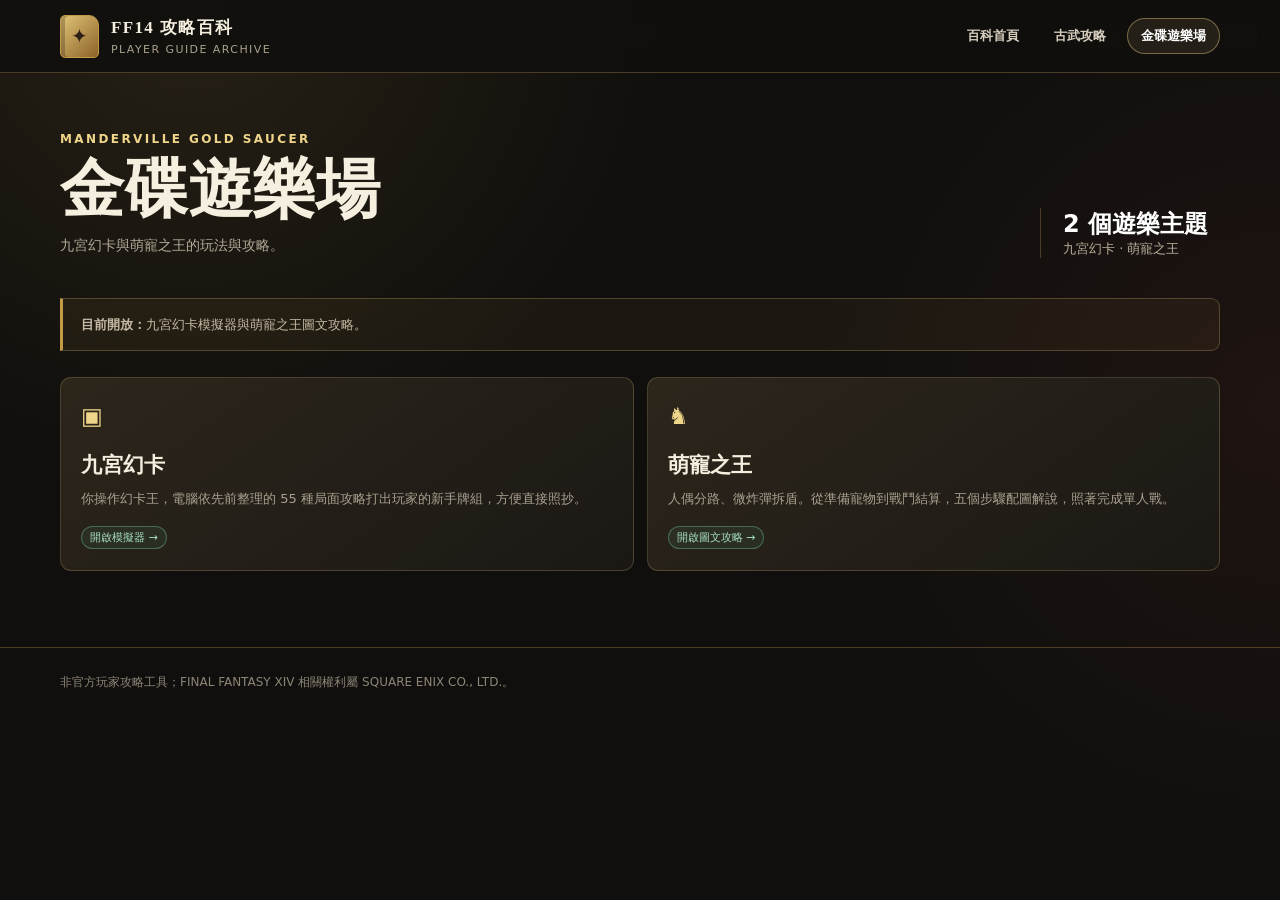
==== gold-saucer.html @ 59ff5e8e "Add casino strategy" ====
<!doctype html>
<html lang="zh-Hant">
<head>
  <meta charset="utf-8">
  <meta name="viewport" content="width=device-width,initial-scale=1">
  <meta name="theme-color" content="#100f0d">
  <meta name="description" content="FF14 金碟遊樂場攻略專區：九宮幻卡與萌寵之王。">
  <title>金碟遊樂場｜FF14 攻略百科</title>
  <link rel="stylesheet" href="assets/encyclopedia.css">
</head>
<body>
  <header class="site-header">
    <nav class="shell nav" aria-label="主要導覽">
      <a class="brand" href="index.html"><span class="brand-mark" aria-hidden="true">✦</span><span class="brand-copy"><b>FF14 攻略百科</b><span>PLAYER GUIDE ARCHIVE</span></span></a>
      <div class="nav-links">
        <a class="nav-link" href="index.html">百科首頁</a>
        <a class="nav-link" href="zodiac.html">古武攻略</a>
        <a class="nav-link active" href="gold-saucer.html" aria-current="page">金碟遊樂場</a>
      </div>
    </nav>
  </header>

  <main class="shell">
    <section class="page-hero">
      <div><div class="eyebrow">Manderville Gold Saucer</div><h1>金碟遊樂場</h1><p>九宮幻卡與萌寵之王的玩法與攻略。</p></div>
      <aside class="page-badge"><strong>2 個遊樂主題</strong>九宮幻卡 · 萌寵之王</aside>
    </section>

    <div class="notice"><strong>目前開放：</strong>九宮幻卡模擬器與萌寵之王圖文攻略。</div>

    <section class="saucer-grid" aria-label="金碟遊樂場攻略分類">
      <article class="saucer-card featured" hidden><div class="mini-icon" aria-hidden="true">◆</div><h2>MGP 快速取得</h2><p>整理一次性獎勵、每日與每週固定來源，之後可依角色等級與可用時間規劃最短路線。</p><span class="status">攻略準備中</span></article>
      <article class="saucer-card" hidden><div class="mini-icon" aria-hidden="true">▦</div><h2>仙人微彩</h2><p>刮牌順序、局面判斷與高勝率策略會放在此處。</p><span class="status">攻略準備中</span></article>
      <article class="saucer-card" hidden><div class="mini-icon" aria-hidden="true">✧</div><h2>時尚品評</h2><p>每週題目、低等級可取得裝備與省錢方案。</p><span class="status">攻略準備中</span></article>
      <article class="saucer-card" hidden><div class="mini-icon" aria-hidden="true">◉</div><h2>GATE</h2><p>活動時段、玩法重點與快速完成方式。</p><span class="status">攻略準備中</span></article>
      <a class="saucer-card saucer-link" href="triple-triad.html"><div class="mini-icon" aria-hidden="true">▣</div><h2>九宮幻卡</h2><p>你操作幻卡王，電腦依先前整理的 55 種局面攻略打出玩家的新手牌組，方便直接照抄。</p><span class="status ready">開啟模擬器 →</span></a>
      <a class="saucer-card saucer-link" href="lord-of-verminion.html"><div class="mini-icon" aria-hidden="true">♞</div><h2>萌寵之王</h2><p>人偶分路、微炸彈拆盾。從準備寵物到戰鬥結算，五個步驟配圖解說，照著完成單人戰。</p><span class="status ready">開啟圖文攻略 →</span></a>
      <article class="saucer-card" hidden><div class="mini-icon" aria-hidden="true">♞</div><h2>其他遊樂內容</h2><p>陸行鳥競賽、幻卡大賽與其他金碟項目集中整理。</p><span class="status">攻略準備中</span></article>
    </section>
  </main>

  <footer class="site-footer"><div class="shell">非官方玩家攻略工具；FINAL FANTASY XIV 相關權利屬 SQUARE ENIX CO., LTD.。</div></footer>
</body>
</html>
---- assets/encyclopedia.css ----
:root{--bg:#100f0d;--panel:#1d1a16;--text:#f5efdf;--muted:#b3aa99;--gold:#c59a47;--gold-light:#efd589;--line:rgba(220,184,103,.28);--shadow:0 22px 60px rgba(0,0,0,.3)}
*{box-sizing:border-box}html{scroll-behavior:smooth}body{margin:0;min-height:100vh;color:var(--text);background:radial-gradient(circle at 15% 0%,rgba(197,154,71,.13),transparent 34%),radial-gradient(circle at 100% 45%,rgba(157,64,59,.1),transparent 34%),var(--bg);font-family:"Noto Serif TC","Microsoft JhengHei",serif;line-height:1.65}a{color:inherit}.shell{width:min(1160px,calc(100% - 34px));margin:auto}
.site-header{border-bottom:1px solid var(--line);background:rgba(16,15,13,.88);backdrop-filter:blur(12px);position:sticky;top:0;z-index:20}.nav{min-height:72px;display:flex;align-items:center;justify-content:space-between;gap:22px}.brand{display:flex;align-items:center;gap:12px;text-decoration:none}.brand-mark{width:39px;height:43px;display:grid;place-items:center;border:1px solid var(--gold);border-radius:5px 10px 5px 5px;background:linear-gradient(135deg,#e0c476,#8c6229);color:#2e2113;box-shadow:inset 4px 0 rgba(42,27,12,.28);font-size:20px}.brand-copy b,.brand-copy span{display:block}.brand-copy b{font-size:17px;letter-spacing:.08em}.brand-copy span{color:#aaa08f;font:11px/1.4 system-ui,sans-serif;letter-spacing:.13em}.nav-links{display:flex;align-items:center;gap:7px}.nav-link{border:1px solid transparent;border-radius:999px;padding:8px 13px;text-decoration:none;color:#d8cfbf;font:700 13px system-ui,sans-serif;transition:.18s}.nav-link:hover,.nav-link.active{border-color:rgba(239,213,137,.42);background:rgba(239,213,137,.09);color:#fff}
.hero{padding:78px 0 48px;display:grid;grid-template-columns:minmax(0,1.3fr) minmax(260px,.7fr);gap:48px;align-items:end}.eyebrow{color:var(--gold-light);font:700 12px/1.4 system-ui,sans-serif;letter-spacing:.2em;text-transform:uppercase}.hero h1{margin:9px 0 12px;font-size:clamp(42px,7vw,76px);font-weight:600;line-height:1.05;letter-spacing:.04em}.hero p{margin:0;max-width:680px;color:var(--muted);font:15px/1.8 system-ui,sans-serif}.hero-note{border-left:1px solid var(--line);padding-left:26px;color:#c8bead;font:14px/1.7 system-ui,sans-serif}.hero-note strong{display:block;margin-bottom:4px;color:#fff;font-size:25px}.section-head{display:flex;align-items:end;justify-content:space-between;gap:24px;margin:10px 0 18px}.section-head h2{margin:4px 0 0;font-size:28px;font-weight:600}.section-head p{margin:0;color:#9f9585;font:13px system-ui,sans-serif}
.guide-grid{display:grid;grid-template-columns:repeat(2,minmax(0,1fr));gap:18px;padding-bottom:78px}.guide-card{position:relative;min-height:360px;padding:28px;border:1px solid var(--line);border-radius:14px;overflow:hidden;background:linear-gradient(145deg,rgba(47,41,32,.98),rgba(26,24,20,.99));box-shadow:0 14px 34px rgba(0,0,0,.2);text-decoration:none;transition:transform .2s,border-color .2s,box-shadow .2s}.guide-card::before{content:"";position:absolute;inset:10px;border:1px solid rgba(239,213,137,.11);border-radius:9px;pointer-events:none}.guide-card:hover{transform:translateY(-5px);border-color:rgba(239,213,137,.65);box-shadow:var(--shadow)}.guide-card:focus-visible{outline:3px solid var(--gold-light);outline-offset:4px}.guide-card.gold-saucer{background:radial-gradient(circle at 83% 14%,rgba(232,185,70,.23),transparent 28%),linear-gradient(145deg,#45351c,#211b14 70%)}.card-num{position:absolute;right:21px;bottom:-28px;color:rgba(239,213,137,.07);font:800 128px/1 system-ui,sans-serif}.card-icon{width:58px;height:58px;display:grid;place-items:center;border:1px solid rgba(239,213,137,.42);border-radius:50%;background:rgba(197,154,71,.1);color:var(--gold-light);font-size:28px}.guide-card h3{margin:28px 0 2px;font-size:31px;font-weight:600}.guide-card .en{display:block;color:var(--gold-light);font:12px system-ui,sans-serif;letter-spacing:.12em}.guide-card p{max-width:470px;margin:20px 0 24px;color:#bcb2a2;font:14px/1.75 system-ui,sans-serif}.tags{display:flex;gap:7px;flex-wrap:wrap;position:relative;z-index:1}.tag{border:1px solid rgba(239,213,137,.2);border-radius:999px;padding:4px 9px;color:#d3c8b5;background:rgba(255,255,255,.025);font:11px system-ui,sans-serif}.card-action{position:absolute;right:26px;top:29px;color:#f2d991;font:700 13px system-ui,sans-serif}.site-footer{border-top:1px solid var(--line);padding:24px 0 40px;color:#8e8577;font:12px/1.7 system-ui,sans-serif}
.page-hero{padding:58px 0 30px;display:flex;align-items:end;justify-content:space-between;gap:30px}.page-hero h1{margin:7px 0 8px;font-size:clamp(38px,6vw,64px);font-weight:600;line-height:1.1}.page-hero p{margin:0;max-width:700px;color:var(--muted);font:14px/1.75 system-ui,sans-serif}.page-badge{flex:0 0 auto;min-width:180px;border-left:1px solid var(--line);padding-left:22px;color:#b9ae9b;font:13px system-ui,sans-serif}.page-badge strong{display:block;color:#fff;font-size:24px}.notice{margin:10px 0 26px;padding:15px 18px;border:1px solid rgba(239,213,137,.24);border-left:3px solid var(--gold);border-radius:0 9px 9px 0;background:rgba(197,154,71,.07);color:#c6baa6;font:13px/1.65 system-ui,sans-serif}.saucer-grid{display:grid;grid-template-columns:repeat(2,minmax(0,1fr));gap:13px;padding-bottom:76px}.saucer-card{min-height:190px;padding:20px;border:1px solid rgba(239,213,137,.19);border-radius:11px;background:linear-gradient(145deg,rgba(46,39,28,.96),rgba(28,25,21,.98))}.saucer-card.featured{grid-column:span 2;background:radial-gradient(circle at 86% 18%,rgba(236,188,66,.2),transparent 28%),linear-gradient(145deg,#46361e,#241d15)}.saucer-card .mini-icon{color:var(--gold-light);font-size:23px}.saucer-card h2{margin:12px 0 5px;font-size:21px}.saucer-card p{margin:0;color:#a9a090;font:13px/1.65 system-ui,sans-serif}.status{display:inline-block;margin-top:17px;border:1px solid rgba(239,213,137,.25);border-radius:999px;padding:3px 8px;color:#d8c99f;font:11px system-ui,sans-serif}
.saucer-link{color:inherit;text-decoration:none;transition:transform .18s ease,border-color .18s ease,box-shadow .18s ease}.saucer-link:hover,.saucer-link:focus-visible{transform:translateY(-3px);border-color:rgba(239,213,137,.5);box-shadow:0 15px 34px rgba(0,0,0,.25);outline:none}.status.ready{border-color:rgba(113,190,151,.42);background:rgba(76,147,110,.12);color:#a7dfc1}
@media(max-width:800px){.hero{grid-template-columns:1fr;gap:24px;padding-top:50px}.hero-note,.page-badge{border-left:0;border-top:1px solid var(--line);padding:17px 0 0}.page-hero{align-items:flex-start;flex-direction:column}.guide-grid{grid-template-columns:1fr}.guide-card{min-height:315px}.saucer-grid{grid-template-columns:repeat(2,1fr)}}
@media(max-width:560px){.shell{width:min(100% - 22px,1160px)}.nav{align-items:flex-start;flex-direction:column;padding:12px 0}.nav-links{width:100%;overflow-x:auto}.nav-link{white-space:nowrap}.hero{padding-top:42px}.hero h1{font-size:43px}.section-head{align-items:flex-start;flex-direction:column;gap:5px}.guide-card{padding:23px}.card-action{position:static;display:block;margin-top:24px}.saucer-grid{grid-template-columns:1fr}.saucer-card.featured{grid-column:auto}}
@media(prefers-reduced-motion:reduce){*{scroll-behavior:auto!important;transition:none!important}}

.saucer-card[hidden]{display:none!important}
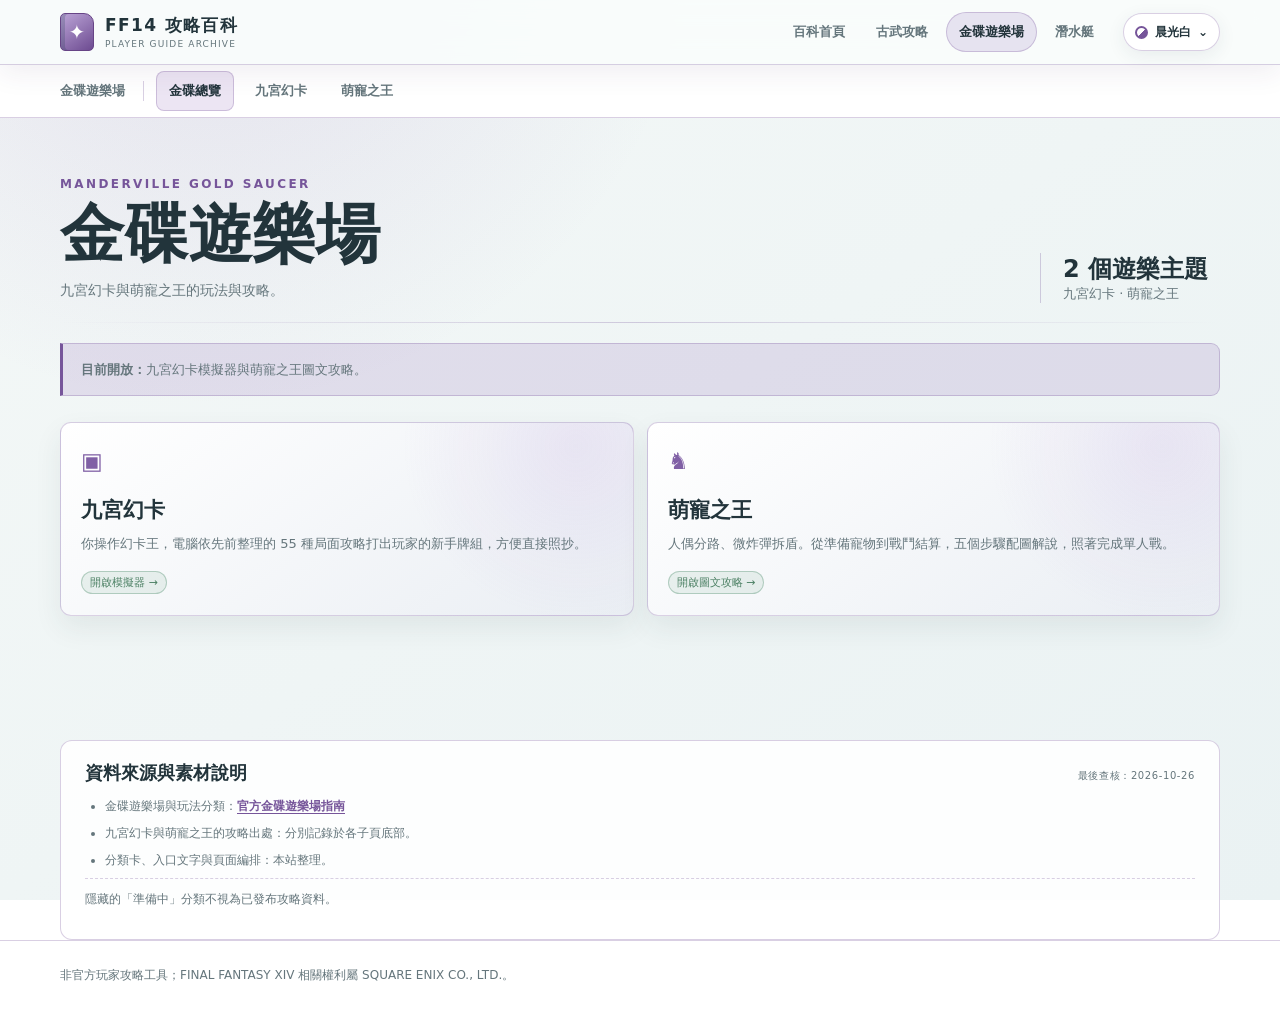
==== commit af426bf5: "2.0.0.0 Trans to libary" ====
--- a/gold-saucer.html
+++ b/gold-saucer.html
@@ -7,18 +7,30 @@
   <meta name="description" content="FF14 金碟遊樂場攻略專區：九宮幻卡與萌寵之王。">
   <title>金碟遊樂場｜FF14 攻略百科</title>
   <link rel="stylesheet" href="assets/encyclopedia.css">
+  <link rel="stylesheet" href="assets/themes.css">
+  <script src="assets/theme.js?v=51"></script>
+  <link rel="stylesheet" href="assets/site-navigation.css?v=51">
+  <script src="assets/site-navigation.js?v=50" defer></script>
 </head>
-<body>
-  <header class="site-header">
-    <nav class="shell nav" aria-label="主要導覽">
+<body class="page-book-gold-saucer">
+  <header class="site-header shared-site-header">
+    <nav class="shell nav site-primary-nav" aria-label="全站導覽">
       <a class="brand" href="index.html"><span class="brand-mark" aria-hidden="true">✦</span><span class="brand-copy"><b>FF14 攻略百科</b><span>PLAYER GUIDE ARCHIVE</span></span></a>
       <div class="nav-links">
         <a class="nav-link" href="index.html">百科首頁</a>
         <a class="nav-link" href="zodiac.html">古武攻略</a>
         <a class="nav-link active" href="gold-saucer.html" aria-current="page">金碟遊樂場</a>
+        <a class="nav-link" href="submersible.html">潛水艇</a>
       </div>
     </nav>
   </header>
+  <nav class="section-nav" aria-label="金碟遊樂場分頁">
+    <div class="shell section-nav-inner"><span class="section-nav-label">金碟遊樂場</span>
+      <a class="section-link active" href="gold-saucer.html" aria-current="page">金碟總覽</a>
+      <a class="section-link" href="triple-triad.html">九宮幻卡</a>
+      <a class="section-link" href="lord-of-verminion.html">萌寵之王</a>
+    </div>
+  </nav>
 
   <main class="shell">
     <section class="page-hero">
@@ -37,6 +49,12 @@
       <a class="saucer-card saucer-link" href="lord-of-verminion.html"><div class="mini-icon" aria-hidden="true">♞</div><h2>萌寵之王</h2><p>人偶分路、微炸彈拆盾。從準備寵物到戰鬥結算，五個步驟配圖解說，照著完成單人戰。</p><span class="status ready">開啟圖文攻略 →</span></a>
       <article class="saucer-card" hidden><div class="mini-icon" aria-hidden="true">♞</div><h2>其他遊樂內容</h2><p>陸行鳥競賽、幻卡大賽與其他金碟項目集中整理。</p><span class="status">攻略準備中</span></article>
     </section>
+
+    <section class="page-sources" aria-labelledby="saucer-sources-title">
+      <div class="page-sources-head"><h2 id="saucer-sources-title">資料來源與素材說明</h2><span>最後查核：2026-10-26</span></div>
+      <ul><li>金碟遊樂場與玩法分類：<a href="https://na.finalfantasyxiv.com/lodestone/playguide/contentsguide/goldsaucer/" target="_blank" rel="noreferrer">官方金碟遊樂場指南</a></li><li>九宮幻卡與萌寵之王的攻略出處：分別記錄於各子頁底部。</li><li>分類卡、入口文字與頁面編排：本站整理。</li></ul>
+      <p class="page-sources-note">隱藏的「準備中」分類不視為已發布攻略資料。</p>
+    </section>
   </main>
 
   <footer class="site-footer"><div class="shell">非官方玩家攻略工具；FINAL FANTASY XIV 相關權利屬 SQUARE ENIX CO., LTD.。</div></footer>
--- a/assets/encyclopedia.css
+++ b/assets/encyclopedia.css
@@ -2,7 +2,7 @@
 *{box-sizing:border-box}html{scroll-behavior:smooth}body{margin:0;min-height:100vh;color:var(--text);background:radial-gradient(circle at 15% 0%,rgba(197,154,71,.13),transparent 34%),radial-gradient(circle at 100% 45%,rgba(157,64,59,.1),transparent 34%),var(--bg);font-family:"Noto Serif TC","Microsoft JhengHei",serif;line-height:1.65}a{color:inherit}.shell{width:min(1160px,calc(100% - 34px));margin:auto}
 .site-header{border-bottom:1px solid var(--line);background:rgba(16,15,13,.88);backdrop-filter:blur(12px);position:sticky;top:0;z-index:20}.nav{min-height:72px;display:flex;align-items:center;justify-content:space-between;gap:22px}.brand{display:flex;align-items:center;gap:12px;text-decoration:none}.brand-mark{width:39px;height:43px;display:grid;place-items:center;border:1px solid var(--gold);border-radius:5px 10px 5px 5px;background:linear-gradient(135deg,#e0c476,#8c6229);color:#2e2113;box-shadow:inset 4px 0 rgba(42,27,12,.28);font-size:20px}.brand-copy b,.brand-copy span{display:block}.brand-copy b{font-size:17px;letter-spacing:.08em}.brand-copy span{color:#aaa08f;font:11px/1.4 system-ui,sans-serif;letter-spacing:.13em}.nav-links{display:flex;align-items:center;gap:7px}.nav-link{border:1px solid transparent;border-radius:999px;padding:8px 13px;text-decoration:none;color:#d8cfbf;font:700 13px system-ui,sans-serif;transition:.18s}.nav-link:hover,.nav-link.active{border-color:rgba(239,213,137,.42);background:rgba(239,213,137,.09);color:#fff}
 .hero{padding:78px 0 48px;display:grid;grid-template-columns:minmax(0,1.3fr) minmax(260px,.7fr);gap:48px;align-items:end}.eyebrow{color:var(--gold-light);font:700 12px/1.4 system-ui,sans-serif;letter-spacing:.2em;text-transform:uppercase}.hero h1{margin:9px 0 12px;font-size:clamp(42px,7vw,76px);font-weight:600;line-height:1.05;letter-spacing:.04em}.hero p{margin:0;max-width:680px;color:var(--muted);font:15px/1.8 system-ui,sans-serif}.hero-note{border-left:1px solid var(--line);padding-left:26px;color:#c8bead;font:14px/1.7 system-ui,sans-serif}.hero-note strong{display:block;margin-bottom:4px;color:#fff;font-size:25px}.section-head{display:flex;align-items:end;justify-content:space-between;gap:24px;margin:10px 0 18px}.section-head h2{margin:4px 0 0;font-size:28px;font-weight:600}.section-head p{margin:0;color:#9f9585;font:13px system-ui,sans-serif}
-.guide-grid{display:grid;grid-template-columns:repeat(2,minmax(0,1fr));gap:18px;padding-bottom:78px}.guide-card{position:relative;min-height:360px;padding:28px;border:1px solid var(--line);border-radius:14px;overflow:hidden;background:linear-gradient(145deg,rgba(47,41,32,.98),rgba(26,24,20,.99));box-shadow:0 14px 34px rgba(0,0,0,.2);text-decoration:none;transition:transform .2s,border-color .2s,box-shadow .2s}.guide-card::before{content:"";position:absolute;inset:10px;border:1px solid rgba(239,213,137,.11);border-radius:9px;pointer-events:none}.guide-card:hover{transform:translateY(-5px);border-color:rgba(239,213,137,.65);box-shadow:var(--shadow)}.guide-card:focus-visible{outline:3px solid var(--gold-light);outline-offset:4px}.guide-card.gold-saucer{background:radial-gradient(circle at 83% 14%,rgba(232,185,70,.23),transparent 28%),linear-gradient(145deg,#45351c,#211b14 70%)}.card-num{position:absolute;right:21px;bottom:-28px;color:rgba(239,213,137,.07);font:800 128px/1 system-ui,sans-serif}.card-icon{width:58px;height:58px;display:grid;place-items:center;border:1px solid rgba(239,213,137,.42);border-radius:50%;background:rgba(197,154,71,.1);color:var(--gold-light);font-size:28px}.guide-card h3{margin:28px 0 2px;font-size:31px;font-weight:600}.guide-card .en{display:block;color:var(--gold-light);font:12px system-ui,sans-serif;letter-spacing:.12em}.guide-card p{max-width:470px;margin:20px 0 24px;color:#bcb2a2;font:14px/1.75 system-ui,sans-serif}.tags{display:flex;gap:7px;flex-wrap:wrap;position:relative;z-index:1}.tag{border:1px solid rgba(239,213,137,.2);border-radius:999px;padding:4px 9px;color:#d3c8b5;background:rgba(255,255,255,.025);font:11px system-ui,sans-serif}.card-action{position:absolute;right:26px;top:29px;color:#f2d991;font:700 13px system-ui,sans-serif}.site-footer{border-top:1px solid var(--line);padding:24px 0 40px;color:#8e8577;font:12px/1.7 system-ui,sans-serif}
+.guide-grid{display:grid;grid-template-columns:repeat(auto-fit,minmax(285px,1fr));gap:18px;padding-bottom:78px}.guide-card{position:relative;min-height:360px;padding:28px;border:1px solid var(--line);border-radius:14px;overflow:hidden;background:linear-gradient(145deg,rgba(47,41,32,.98),rgba(26,24,20,.99));box-shadow:0 14px 34px rgba(0,0,0,.2);text-decoration:none;transition:transform .2s,border-color .2s,box-shadow .2s}.guide-card::before{content:"";position:absolute;inset:10px;border:1px solid rgba(239,213,137,.11);border-radius:9px;pointer-events:none}.guide-card:hover{transform:translateY(-5px);border-color:rgba(239,213,137,.65);box-shadow:var(--shadow)}.guide-card:focus-visible{outline:3px solid var(--gold-light);outline-offset:4px}.guide-card.gold-saucer{background:radial-gradient(circle at 83% 14%,rgba(232,185,70,.23),transparent 28%),linear-gradient(145deg,#45351c,#211b14 70%)}.guide-card.submersible{background:radial-gradient(circle at 84% 13%,rgba(63,153,176,.22),transparent 30%),linear-gradient(145deg,#263f45,#182326 72%)}.guide-card.submersible .card-icon{border-color:rgba(124,205,222,.48);background:rgba(74,161,181,.12);color:#bce9ef}.card-num{position:absolute;right:21px;bottom:-28px;color:rgba(239,213,137,.07);font:800 128px/1 system-ui,sans-serif}.card-icon{width:58px;height:58px;display:grid;place-items:center;border:1px solid rgba(239,213,137,.42);border-radius:50%;background:rgba(197,154,71,.1);color:var(--gold-light);font-size:28px}.guide-card h3{margin:28px 0 2px;font-size:31px;font-weight:600}.guide-card .en{display:block;color:var(--gold-light);font:12px system-ui,sans-serif;letter-spacing:.12em}.guide-card p{max-width:470px;margin:20px 0 24px;color:#bcb2a2;font:14px/1.75 system-ui,sans-serif}.tags{display:flex;gap:7px;flex-wrap:wrap;position:relative;z-index:1}.tag{border:1px solid rgba(239,213,137,.2);border-radius:999px;padding:4px 9px;color:#d3c8b5;background:rgba(255,255,255,.025);font:11px system-ui,sans-serif}.card-action{position:absolute;right:26px;top:29px;color:#f2d991;font:700 13px system-ui,sans-serif}.site-footer{border-top:1px solid var(--line);padding:24px 0 40px;color:#8e8577;font:12px/1.7 system-ui,sans-serif}
 .page-hero{padding:58px 0 30px;display:flex;align-items:end;justify-content:space-between;gap:30px}.page-hero h1{margin:7px 0 8px;font-size:clamp(38px,6vw,64px);font-weight:600;line-height:1.1}.page-hero p{margin:0;max-width:700px;color:var(--muted);font:14px/1.75 system-ui,sans-serif}.page-badge{flex:0 0 auto;min-width:180px;border-left:1px solid var(--line);padding-left:22px;color:#b9ae9b;font:13px system-ui,sans-serif}.page-badge strong{display:block;color:#fff;font-size:24px}.notice{margin:10px 0 26px;padding:15px 18px;border:1px solid rgba(239,213,137,.24);border-left:3px solid var(--gold);border-radius:0 9px 9px 0;background:rgba(197,154,71,.07);color:#c6baa6;font:13px/1.65 system-ui,sans-serif}.saucer-grid{display:grid;grid-template-columns:repeat(2,minmax(0,1fr));gap:13px;padding-bottom:76px}.saucer-card{min-height:190px;padding:20px;border:1px solid rgba(239,213,137,.19);border-radius:11px;background:linear-gradient(145deg,rgba(46,39,28,.96),rgba(28,25,21,.98))}.saucer-card.featured{grid-column:span 2;background:radial-gradient(circle at 86% 18%,rgba(236,188,66,.2),transparent 28%),linear-gradient(145deg,#46361e,#241d15)}.saucer-card .mini-icon{color:var(--gold-light);font-size:23px}.saucer-card h2{margin:12px 0 5px;font-size:21px}.saucer-card p{margin:0;color:#a9a090;font:13px/1.65 system-ui,sans-serif}.status{display:inline-block;margin-top:17px;border:1px solid rgba(239,213,137,.25);border-radius:999px;padding:3px 8px;color:#d8c99f;font:11px system-ui,sans-serif}
 .saucer-link{color:inherit;text-decoration:none;transition:transform .18s ease,border-color .18s ease,box-shadow .18s ease}.saucer-link:hover,.saucer-link:focus-visible{transform:translateY(-3px);border-color:rgba(239,213,137,.5);box-shadow:0 15px 34px rgba(0,0,0,.25);outline:none}.status.ready{border-color:rgba(113,190,151,.42);background:rgba(76,147,110,.12);color:#a7dfc1}
 @media(max-width:800px){.hero{grid-template-columns:1fr;gap:24px;padding-top:50px}.hero-note,.page-badge{border-left:0;border-top:1px solid var(--line);padding:17px 0 0}.page-hero{align-items:flex-start;flex-direction:column}.guide-grid{grid-template-columns:1fr}.guide-card{min-height:315px}.saucer-grid{grid-template-columns:repeat(2,1fr)}}
@@ -10,3 +10,48 @@
 @media(prefers-reduced-motion:reduce){*{scroll-behavior:auto!important;transition:none!important}}
 
 .saucer-card[hidden]{display:none!important}
+
+/* 百科首頁：冒險者書庫 */
+body.archive-home{background:radial-gradient(circle at 50% -12%,rgba(222,184,104,.18),transparent 34%),linear-gradient(rgba(8,7,6,.76),rgba(8,7,6,.92)),repeating-linear-gradient(90deg,#1c1510 0,#1c1510 118px,#211812 119px,#211812 122px);background-attachment:fixed}
+.archive-home .site-header{background:rgba(12,10,8,.9)}
+.library-home .hero{position:relative;padding-top:68px}
+.library-home .hero::after{content:"";position:absolute;left:0;right:0;bottom:16px;height:1px;background:linear-gradient(90deg,transparent,var(--line),transparent)}
+.library-home .hero-note{padding-top:5px;padding-bottom:5px}
+.library-home .guide-grid{position:relative;grid-template-columns:repeat(3,minmax(0,1fr));gap:31px;padding:34px 28px 108px;perspective:1300px;isolation:isolate}
+.library-home .guide-grid::before{content:"";position:absolute;z-index:0;left:0;right:0;bottom:52px;height:27px;border:1px solid #76532d;border-radius:4px;background:linear-gradient(#9a7446 0 12%,#5b3a20 18% 72%,#342116 78%);box-shadow:0 7px 0 #21150e,0 17px 26px rgba(0,0,0,.72),inset 0 1px rgba(255,226,167,.28)}
+.library-home .guide-grid::after{content:"";position:absolute;z-index:-1;left:20px;right:20px;bottom:22px;height:31px;background:linear-gradient(90deg,#24160f,#51321d 18%,#2b1b12 52%,#51321d 82%,#24160f);clip-path:polygon(2% 0,98% 0,100% 100%,0 100%);box-shadow:0 16px 25px rgba(0,0,0,.55)}
+.library-home .guide-card{z-index:1;isolation:isolate;min-height:438px;padding:55px 35px 36px 48px;border:1px solid rgba(239,213,137,.55);border-right:7px solid #c8b37e;border-radius:5px 15px 15px 5px;background:radial-gradient(circle at 76% 18%,rgba(231,188,102,.15),transparent 28%),linear-gradient(145deg,#68252c,#2b0e13 72%);box-shadow:inset 14px 0 rgba(30,8,10,.38),inset 18px 0 rgba(239,213,137,.18),inset -3px 0 rgba(255,245,210,.42),0 17px 28px rgba(0,0,0,.5);transform:rotateY(-2deg);transform-origin:left center;transition:transform .24s ease,border-color .2s,box-shadow .24s ease}
+.library-home .guide-card::before{z-index:0;inset:16px 15px 16px 29px;border:1px solid rgba(239,213,137,.33);border-radius:2px 8px 8px 2px;box-shadow:inset 0 0 0 4px rgba(19,9,6,.13),inset 0 0 30px rgba(0,0,0,.2)}
+.library-home .guide-card::after{content:"";position:absolute;z-index:1;left:9px;top:0;bottom:0;width:13px;border-left:1px solid rgba(255,225,159,.18);border-right:1px solid rgba(0,0,0,.46);background:repeating-linear-gradient(0deg,rgba(255,225,159,.08) 0 2px,rgba(0,0,0,.1) 2px 5px)}
+.library-home .guide-card:hover{transform:translateY(-15px) rotateY(0);border-color:#f0d48d;box-shadow:inset 14px 0 rgba(30,8,10,.34),inset 18px 0 rgba(239,213,137,.2),inset -3px 0 rgba(255,245,210,.48),0 30px 44px rgba(0,0,0,.62)}
+.library-home .guide-card.gold-saucer{background:radial-gradient(circle at 78% 16%,rgba(247,201,85,.24),transparent 29%),repeating-linear-gradient(135deg,rgba(255,255,255,.025) 0 10px,transparent 10px 20px),linear-gradient(145deg,#4b315c,#1d1427 74%)}
+.library-home .guide-card.submersible{background:linear-gradient(rgba(125,212,229,.07) 1px,transparent 1px),linear-gradient(90deg,rgba(125,212,229,.07) 1px,transparent 1px),radial-gradient(circle at 79% 17%,rgba(63,166,191,.24),transparent 30%),linear-gradient(145deg,#24515c,#13282e 74%);background-size:22px 22px,22px 22px,auto,auto;border-color:rgba(145,209,218,.5);border-right-color:#a9c7c8}
+.library-home .book-pages{position:absolute;z-index:2;right:0;top:17px;bottom:17px;width:6px;border-radius:0 7px 7px 0;background:repeating-linear-gradient(0deg,#ddcc9e 0 2px,#9c8963 2px 3px);box-shadow:1px 0 rgba(255,255,255,.24)}
+.library-home .book-ribbon{position:absolute;z-index:3;right:28px;top:0;width:17px;height:78px;background:linear-gradient(90deg,#632025,#b4474e,#54171d);clip-path:polygon(0 0,100% 0,100% 100%,50% 84%,0 100%);filter:drop-shadow(0 2px 2px rgba(0,0,0,.35))}
+.library-home .gold-saucer .book-ribbon{background:linear-gradient(90deg,#9b7229,#e3bd60,#76511b)}
+.library-home .submersible .book-ribbon{background:linear-gradient(90deg,#205b69,#69b5c4,#194a56)}
+.library-home .book-volume{position:absolute;z-index:2;left:47px;top:25px;color:rgba(255,239,199,.7);font:700 9px/1 system-ui,sans-serif;letter-spacing:.17em}
+.library-home .card-icon,.library-home .guide-card h3,.library-home .guide-card .en,.library-home .guide-card p,.library-home .tags{position:relative;z-index:2}
+.library-home .card-icon{width:72px;height:72px;margin-top:32px;border:1px solid rgba(239,213,137,.66);box-shadow:inset 0 0 0 5px rgba(0,0,0,.13),0 5px 16px rgba(0,0,0,.24);font-size:32px}
+.library-home .gold-saucer .card-icon{border-radius:12px}
+.library-home .submersible .card-icon{border-color:rgba(151,223,233,.7);background:rgba(43,130,149,.16);color:#c6f1f5}
+.library-home .guide-card h3{margin-top:25px;font-size:29px;text-shadow:0 2px 5px rgba(0,0,0,.45)}
+.library-home .guide-card .en{font-size:10px;letter-spacing:.15em}
+.library-home .guide-card p{margin-top:18px;font-size:13px;line-height:1.68}
+.library-home .tag{border-color:rgba(244,217,153,.28);background:rgba(0,0,0,.16)}
+.library-home .card-action{z-index:4;top:auto;right:28px;bottom:25px;color:#ffe4a1}
+.library-home .card-num{z-index:3;left:12px;right:auto;top:50%;bottom:auto;transform:translateY(-50%) rotate(180deg);writing-mode:vertical-rl;color:rgba(255,230,169,.58);font:800 12px/1 system-ui,sans-serif;letter-spacing:.22em}
+@media(max-width:980px){.library-home .guide-grid{grid-template-columns:repeat(2,minmax(285px,1fr))}.library-home .guide-card:last-child{grid-column:1/-1;width:min(100%,430px);justify-self:center}}
+@media(max-width:680px){.library-home .hero{padding-top:45px}.library-home .guide-grid{grid-template-columns:1fr;gap:24px;padding:24px 10px 82px}.library-home .guide-card,.library-home .guide-card:last-child{grid-column:auto;width:100%;min-height:390px;transform:none}.library-home .guide-card:hover{transform:translateY(-7px)}.library-home .guide-grid::before{bottom:36px}.library-home .guide-grid::after{bottom:8px}.library-home .book-volume{left:42px}}
+
+/* Shared source ledger used at the end of every encyclopedia page. */
+.page-sources{margin-top:48px;padding:22px 24px;border:1px solid var(--theme-line,var(--line));border-radius:12px;background:color-mix(in srgb,var(--theme-surface,#211d17) 88%,transparent);color:var(--theme-muted,#a99f8e);font:12px/1.75 system-ui,sans-serif}
+.page-sources-head{display:flex;align-items:end;justify-content:space-between;gap:18px;margin-bottom:12px}
+.page-sources-head h2{margin:0;color:var(--theme-ink,#eee4d2);font:700 18px/1.2 "Noto Serif TC","Microsoft JhengHei",serif}
+.page-sources-head span{font-size:10px;letter-spacing:.06em}
+.page-sources p{margin:7px 0}
+.page-sources strong{color:var(--theme-ink,#eee4d2)}
+.page-sources a{color:var(--theme-accent,var(--gold,#d6b66b));font-weight:700;text-underline-offset:3px}
+.page-sources ul{display:grid;gap:6px;margin:10px 0 0;padding-left:20px}
+.page-sources-note{padding-top:10px;border-top:1px dashed var(--theme-line,var(--line))}
+@media(max-width:680px){.page-sources{padding:18px 16px}.page-sources-head{align-items:flex-start;flex-direction:column;gap:4px}}
--- a/assets/themes.css
+++ b/assets/themes.css
@@ -0,0 +1,148 @@
+:root,html[data-theme="daylight"]{--theme-bg:#f4f8f7;--theme-bg-2:#eaf2f3;--theme-surface:#fff;--theme-surface-2:#edf5f5;--theme-ink:#22343b;--theme-muted:#65767c;--theme-accent:#397e91;--theme-accent-2:#6bb7c4;--theme-line:rgba(57,126,145,.24);--theme-header:rgba(250,253,252,.9);--theme-shadow:0 22px 55px rgba(42,73,82,.16);--theme-glow:rgba(85,178,198,.18);--theme-shelf:#dcebec;--theme-shelf-edge:#9bb9bd;--theme-shelf-shadow:rgba(35,67,75,.22)}
+html[data-theme="mist"]{--theme-bg:#dce7ed;--theme-bg-2:#cbdbe3;--theme-surface:#f4f8fa;--theme-surface-2:#e2edf2;--theme-ink:#263946;--theme-muted:#607480;--theme-accent:#4f7895;--theme-accent-2:#7aa7bc;--theme-line:rgba(61,101,128,.27);--theme-header:rgba(232,241,245,.91);--theme-shadow:0 22px 55px rgba(33,61,79,.19);--theme-glow:rgba(116,172,198,.22);--theme-shelf:#c2d3dc;--theme-shelf-edge:#819eae;--theme-shelf-shadow:rgba(28,53,68,.25)}
+html[data-theme="forest"]{--theme-bg:#e6efe4;--theme-bg-2:#d4e3d3;--theme-surface:#fbfcf8;--theme-surface-2:#eaf2e6;--theme-ink:#293b31;--theme-muted:#66786a;--theme-accent:#4c7d5e;--theme-accent-2:#83ae8d;--theme-line:rgba(71,119,87,.26);--theme-header:rgba(246,250,243,.91);--theme-shadow:0 22px 55px rgba(43,76,52,.17);--theme-glow:rgba(112,171,127,.2);--theme-shelf:#d1e2d0;--theme-shelf-edge:#8eaa91;--theme-shelf-shadow:rgba(41,72,48,.23)}
+html[data-theme="night"]{--theme-bg:#101827;--theme-bg-2:#17253a;--theme-surface:#19263a;--theme-surface-2:#203148;--theme-ink:#edf6f8;--theme-muted:#aabdc5;--theme-accent:#62cfe0;--theme-accent-2:#9ae6ef;--theme-line:rgba(119,208,223,.24);--theme-header:rgba(11,19,32,.9);--theme-shadow:0 25px 60px rgba(0,0,0,.4);--theme-glow:rgba(73,200,224,.2);--theme-shelf:#24384c;--theme-shelf-edge:#4f7890;--theme-shelf-shadow:rgba(0,0,0,.48)}
+html{color-scheme:light}html[data-theme="night"]{color-scheme:dark}
+body{color:var(--theme-ink);background:radial-gradient(circle at 16% -10%,var(--theme-glow),transparent 34%),linear-gradient(145deg,var(--theme-bg),var(--theme-bg-2));background-attachment:fixed}
+.site-header{border-color:var(--theme-line);background:var(--theme-header)}.brand-mark{border-color:var(--theme-accent);background:linear-gradient(135deg,var(--theme-accent-2),var(--theme-accent));color:#f8ffff;box-shadow:inset 4px 0 rgba(15,54,65,.2)}
+.brand-copy b{color:var(--theme-ink)}.brand-copy span{color:var(--theme-muted)}.nav-link{color:var(--theme-muted)}.nav-link:hover,.nav-link.active{border-color:var(--theme-line);background:var(--theme-glow);color:var(--theme-ink)}
+.eyebrow{color:var(--theme-accent)}.hero p,.page-hero p,.section-head p{color:var(--theme-muted)}.hero-note,.page-badge{border-color:var(--theme-line);color:var(--theme-muted)}.hero-note strong,.page-badge strong{color:var(--theme-ink)}
+.notice{border-color:var(--theme-line);border-left-color:var(--theme-accent);background:var(--theme-glow);color:var(--theme-muted)}
+.saucer-card{border-color:var(--theme-line);background:linear-gradient(145deg,var(--theme-surface),var(--theme-surface-2));box-shadow:0 12px 28px rgba(33,58,67,.08)}.saucer-card p{color:var(--theme-muted)}.saucer-card .mini-icon{color:var(--theme-accent)}.saucer-link:hover,.saucer-link:focus-visible{border-color:var(--theme-accent);box-shadow:var(--theme-shadow)}
+.status{border-color:var(--theme-line);color:var(--theme-accent);background:var(--theme-glow)}.site-footer{border-color:var(--theme-line);color:var(--theme-muted)}
+.theme-picker{position:relative;z-index:40;margin-left:2px;font-family:system-ui,-apple-system,"Microsoft JhengHei",sans-serif}.theme-trigger{display:flex;align-items:center;gap:7px;min-height:36px;padding:7px 10px;border:1px solid var(--theme-line);border-radius:999px;background:var(--theme-surface);color:var(--theme-ink);box-shadow:0 5px 18px rgba(35,64,74,.08);cursor:pointer;font:700 12px/1 system-ui,sans-serif;white-space:nowrap}.theme-trigger-icon{width:13px;height:13px;border:2px solid var(--theme-accent);border-radius:50%;background:linear-gradient(135deg,var(--theme-surface) 50%,var(--theme-accent) 51%)}
+.theme-menu{position:absolute;right:0;top:calc(100% + 9px);width:156px;padding:7px;border:1px solid var(--theme-line);border-radius:12px;background:var(--theme-surface);box-shadow:var(--theme-shadow)}.theme-menu[hidden]{display:none}.theme-menu button{display:flex;width:100%;align-items:center;gap:9px;padding:9px;border:0;border-radius:8px;background:transparent;color:var(--theme-ink);cursor:pointer;font:600 12px/1.2 system-ui,sans-serif;text-align:left}.theme-menu button:hover,.theme-menu button[aria-pressed="true"]{background:var(--theme-glow)}.theme-menu button[aria-pressed="true"]::after{content:"✓";margin-left:auto;color:var(--theme-accent);font-weight:900}
+.theme-swatch{width:20px;height:20px;flex:0 0 20px;border:1px solid rgba(45,68,72,.22);border-radius:50%;box-shadow:inset 0 0 0 3px rgba(255,255,255,.38)}.theme-swatch.daylight{background:#f4f8f7}.theme-swatch.mist{background:#9db8c8}.theme-swatch.forest{background:#729a76}.theme-swatch.night{background:#14243b}.theme-trigger:focus-visible,.theme-menu button:focus-visible{outline:3px solid var(--theme-accent-2);outline-offset:2px}
+body.archive-home{background:radial-gradient(circle at 50% -10%,var(--theme-glow),transparent 38%),linear-gradient(135deg,var(--theme-bg),var(--theme-bg-2));background-attachment:fixed}.archive-home .site-header{background:var(--theme-header)}.archive-home .library-home .hero::after{background:linear-gradient(90deg,transparent,var(--theme-line),transparent)}
+.archive-home .library-home .guide-grid::before{border-color:var(--theme-shelf-edge);background:linear-gradient(var(--theme-surface) 0 14%,var(--theme-shelf) 18% 72%,var(--theme-shelf-edge) 78%);box-shadow:0 7px 0 color-mix(in srgb,var(--theme-shelf-edge) 55%,#283a42),0 17px 28px var(--theme-shelf-shadow),inset 0 1px rgba(255,255,255,.65)}.archive-home .library-home .guide-grid::after{background:linear-gradient(90deg,color-mix(in srgb,var(--theme-shelf-edge) 65%,#263842),var(--theme-shelf) 20%,var(--theme-shelf-edge) 52%,var(--theme-shelf) 82%,color-mix(in srgb,var(--theme-shelf-edge) 65%,#263842));box-shadow:0 16px 25px var(--theme-shelf-shadow)}
+.archive-home .library-home .guide-card{border-color:rgba(215,233,235,.5);border-right-color:#d9e3df;background:radial-gradient(circle at 76% 18%,rgba(255,255,255,.12),transparent 28%),linear-gradient(145deg,#8c4654,#3d1c29 72%);box-shadow:inset 14px 0 rgba(34,8,17,.32),inset 18px 0 rgba(255,255,255,.08),inset -3px 0 rgba(255,255,255,.42),0 17px 28px rgba(30,48,54,.3);color:#fff}.archive-home .library-home .guide-card:hover{border-color:#d8f2f4;box-shadow:inset 14px 0 rgba(30,8,10,.28),inset 18px 0 rgba(255,255,255,.1),inset -3px 0 rgba(255,255,255,.5),0 28px 44px rgba(26,52,61,.36)}
+.archive-home .library-home .guide-card.gold-saucer{background:radial-gradient(circle at 78% 16%,rgba(190,151,233,.22),transparent 29%),repeating-linear-gradient(135deg,rgba(255,255,255,.025) 0 10px,transparent 10px 20px),linear-gradient(145deg,#6a4f83,#291d3b 74%)}.archive-home .library-home .guide-card.submersible{background:linear-gradient(rgba(126,180,235,.09) 1px,transparent 1px),linear-gradient(90deg,rgba(126,180,235,.09) 1px,transparent 1px),radial-gradient(circle at 79% 17%,rgba(75,137,213,.28),transparent 30%),linear-gradient(145deg,#285b9a,#142a52 74%);background-size:22px 22px,22px 22px,auto,auto;border-color:rgba(145,190,235,.62);border-right-color:#b6cce7}
+.archive-home .library-home .guide-card p{color:rgba(241,248,247,.76)}.archive-home .library-home .guide-card .en,.archive-home .library-home .card-action{color:#c9f2f2}.archive-home .library-home .tag{border-color:rgba(220,244,243,.3);color:#edf8f7;background:rgba(0,0,0,.14)}.archive-home .library-home .book-pages{background:repeating-linear-gradient(0deg,#ecf0e8 0 2px,#aebdb7 2px 3px)}.archive-home .library-home .book-volume{color:rgba(237,249,247,.72)}.archive-home .library-home .card-num{color:rgba(232,250,248,.56)}.archive-home .library-home .card-icon{border-color:rgba(226,246,244,.58);color:#e9ffff;background:rgba(255,255,255,.08)}
+.archive-home .library-home .book-ribbon{background:linear-gradient(90deg,#285d69,#69c1cc,#244f5a)}.archive-home .library-home .gold-saucer .book-ribbon{background:linear-gradient(90deg,#684d83,#bba0dc,#513767)}.archive-home .library-home .submersible .book-ribbon{background:linear-gradient(90deg,#254f91,#78ace5,#1b3b72)}
+.archive-home .library-home .submersible .card-icon{border-color:rgba(159,201,242,.7);background:rgba(66,121,191,.2);color:#deedff}.archive-home .library-home .submersible .en,.archive-home .library-home .submersible .card-action{color:#d5e9ff}
+.triad-hero p,.crumb,.breadcrumbs{color:var(--theme-muted)}.crumb a,.breadcrumbs a{color:var(--theme-accent)}.rule-badges span{border-color:var(--theme-line);background:var(--theme-glow);color:var(--theme-accent)}.match-toolbar,.hand-section,.guide-explain,.triad-sources{border-color:var(--theme-line)}.match-toolbar{background:color-mix(in srgb,var(--theme-surface) 62%,transparent)}html:not([data-theme="night"]) .match-toolbar strong,html:not([data-theme="night"]) .hand-head{color:var(--theme-ink)}.guide-meta{border-color:var(--theme-line);background:var(--theme-glow)}
+html:not([data-theme="night"]) body:has(.topbar){color:var(--theme-ink);background:linear-gradient(145deg,var(--theme-bg),var(--theme-bg-2))}html:not([data-theme="night"]) body:has(.topbar)::before{background:radial-gradient(circle at 18% -8%,var(--theme-glow),transparent 36%)}html:not([data-theme="night"]) .topbar{border-color:var(--theme-line)}html:not([data-theme="night"]) .topbar .brand{color:var(--theme-ink)}html:not([data-theme="night"]) .topbar .brand span{color:var(--theme-muted)}html:not([data-theme="night"]) .topbar .ghost,html:not([data-theme="night"]) .topbar .reset{border-color:var(--theme-line);color:var(--theme-ink);background:var(--theme-surface)}html:not([data-theme="night"]) .intro p,html:not([data-theme="night"]) .legend,html:not([data-theme="night"]) .book-list-head>span{color:var(--theme-muted)}html:not([data-theme="night"]) .legend{border-color:var(--theme-line)}html:not([data-theme="night"]) .legend strong{color:var(--theme-ink)}
+@media(max-width:760px){.nav{flex-wrap:wrap}.nav-links{order:3;flex-basis:100%}.theme-picker{margin-left:auto}.theme-trigger-label{display:none}.theme-menu{right:0}.top-actions .theme-trigger-label{display:none}}@media(max-width:560px){.theme-trigger{padding:7px 9px}.top-actions{flex-wrap:wrap;justify-content:flex-end}.top-actions .theme-picker{order:-1}}
+
+/* 書內頁：每冊沿用自己的封面色與材質語言。 */
+.page-book-zodiac{--book-accent:#974555;--book-accent-2:#d397a2;--book-deep:#35151f;--theme-accent:var(--book-accent);--theme-accent-2:var(--book-accent-2);--theme-line:rgba(151,69,85,.28);--theme-glow:rgba(169,76,94,.15);--gold:var(--book-accent);--gold-2:var(--book-accent-2);--red:#812f40;--red-2:#b45e69;--line:rgba(151,69,85,.3)}
+.page-book-zodiac .brand-mark{background:linear-gradient(145deg,#d9a2ab,#8f3d4d);border-color:#7e3241;color:#fff5f3}
+.page-book-zodiac .book{border-color:rgba(194,113,128,.34);background:radial-gradient(circle at 78% 15%,rgba(223,151,163,.13),transparent 30%),linear-gradient(145deg,#572330,#26131a 76%);color:#f8eef0}
+.page-book-zodiac .book::before{border-color:rgba(224,164,175,.18)}.page-book-zodiac .book::after{color:rgba(226,155,168,.1)}.page-book-zodiac .book:hover{border-color:#d7939f;box-shadow:0 20px 48px rgba(80,25,38,.3)}
+.page-book-zodiac .book-kicker,.page-book-zodiac .book .en{color:#dca4ae}.page-book-zodiac .book-stat{border-color:rgba(224,151,163,.2)}.page-book-zodiac .book-stat b{color:#e2a5b0}
+.page-book-zodiac .progress-line i{background:linear-gradient(90deg,#843447,#d798a4)}.page-book-zodiac .alex-entry,.page-book-zodiac .planner-entry{border-color:rgba(190,91,111,.32);background:linear-gradient(135deg,rgba(128,43,61,.18),rgba(102,40,54,.05))}
+.page-book-zodiac .bulk.primary{background:#843b4b;border-color:#c77f8d}.page-book-zodiac .priority{border-color:#c89099}.page-book-zodiac .panel-label,.page-book-zodiac .boss{color:#853345}
+
+/* 天書進度優先於封面主題；四種主題均保留相同、可辨識的狀態色。 */
+.page-book-zodiac .book{--status-accent:#efb7c2;--status-border:#92505f;--status-badge:#552432;min-height:310px}
+.page-book-zodiac .book.partial{--status-accent:#ffda93;--status-border:#b88a44;--status-badge:#66451e;border-color:var(--status-border);background:radial-gradient(circle at 78% 15%,rgba(255,214,137,.16),transparent 40%),linear-gradient(145deg,#715025,#332419 76%);box-shadow:0 12px 25px rgba(69,45,13,.18)}
+.page-book-zodiac .book.complete{--status-accent:#b5efd0;--status-border:#5caa88;--status-badge:#24533f;border-color:var(--status-border);background:radial-gradient(circle at 78% 15%,rgba(160,232,195,.15),transparent 40%),linear-gradient(145deg,#285e49,#142e25 76%);box-shadow:0 12px 25px rgba(20,67,46,.2)}
+.page-book-zodiac .book.partial::before,.page-book-zodiac .book.complete::before{border-color:var(--status-border);opacity:.45}
+.page-book-zodiac .book.partial::after,.page-book-zodiac .book.complete::after{color:var(--status-accent);opacity:.08}
+.page-book-zodiac .book:hover{border-color:var(--status-accent);box-shadow:0 16px 32px rgba(0,0,0,.23)}
+.page-book-zodiac .book h2{color:#fff5f0}
+.page-book-zodiac .book .book-kicker,.page-book-zodiac .book .en{color:var(--status-accent)}
+.page-book-zodiac .book-status-row{display:flex;justify-content:space-between;align-items:center;gap:8px;flex-wrap:wrap;position:relative;z-index:1}
+.page-book-zodiac .book-status-badge{display:inline-flex;white-space:nowrap;border:1px solid var(--status-border);border-radius:999px;padding:4px 8px;background:var(--status-badge);color:var(--status-accent);font:700 12px/1.4 system-ui,sans-serif}
+.page-book-zodiac .book .book-stat{color:#f4e9e1;border-color:var(--status-border);background:rgba(0,0,0,.12)}
+.page-book-zodiac .book .book-stat b{color:var(--status-accent)}
+.page-book-zodiac .book .book-stat.done b{color:#b5efd0}
+.page-book-zodiac .book .progress-copy,.page-book-zodiac .book .progress-copy b{color:var(--status-accent)}
+.page-book-zodiac .book .progress-line{display:block;background:rgba(0,0,0,.35)}
+.page-book-zodiac .book .progress-line i{background:var(--status-accent)}
+
+/* 古武左側四大任務：酒紅書脊側頁。 */
+.page-book-zodiac .drawer-tab{border-color:rgba(218,151,164,.62);background:linear-gradient(180deg,#8f4051,#451c28);box-shadow:0 12px 34px rgba(63,19,31,.4)}
+.page-book-zodiac .drawer-tab:hover{background:linear-gradient(180deg,#a94e61,#572331)}.page-book-zodiac .drawer-tab strong{background:#f1d9dd;color:#54212d}
+.page-book-zodiac .quest-drawer{border-right-color:rgba(218,151,164,.45);background:linear-gradient(160deg,#321821,#1d1116 72%);box-shadow:22px 0 58px rgba(48,14,24,.5);color:#f7ebed}
+.page-book-zodiac .drawer-head,.page-book-zodiac .timeline-guide{background:rgba(45,21,29,.96);border-color:rgba(218,151,164,.2)}
+.page-book-zodiac .drawer-head p{color:#bfa9ad}.page-book-zodiac .drawer-close{border-color:rgba(218,151,164,.42);color:#fff0f2}.page-book-zodiac .drawer-close:hover{background:rgba(194,100,119,.16)}
+.page-book-zodiac .drawer-progress,.page-book-zodiac .drawer-section{border-color:rgba(226,166,177,.12)}.page-book-zodiac .drawer-progress{color:#c9b5b9}.page-book-zodiac .drawer-progress strong,.page-book-zodiac .timeline-guide b{color:#f2d5db}.page-book-zodiac .drawer-progress span{color:#dfa3ae}
+.page-book-zodiac .drawer-section>summary{color:#eedde0}.page-book-zodiac .drawer-section>summary::after{color:#dda0ac}
+.page-book-zodiac .drawer-route .route-node{border-color:rgba(231,185,193,.14);background:rgba(255,244,246,.04);color:#f3e4e7}.page-book-zodiac .drawer-route .route-node.book-node{border-color:rgba(218,151,164,.42);background:rgba(151,69,85,.17)}
+.page-book-zodiac .dungeon-timeline::before{background:linear-gradient(#c97988,rgba(218,151,164,.12))}.page-book-zodiac .timeline-row{border-color:rgba(231,185,193,.08)}
+.page-book-zodiac .timeline-dungeon{border-color:rgba(218,151,164,.2);background:rgba(255,244,246,.045)}.page-book-zodiac .timeline-dungeon::before{border-color:#d79aa6;background:#2e161e}.page-book-zodiac .timeline-dungeon:hover{border-color:rgba(225,157,170,.56);background:rgba(255,244,246,.075)}
+.page-book-zodiac .timeline-dungeon input{border-color:#b87582;background:#351b23}.page-book-zodiac .timeline-dungeon-name{color:#f7e8eb}.page-book-zodiac .timeline-dungeon-sub,.page-book-zodiac .timeline-quest small{color:#b29da1}.page-book-zodiac .timeline-level{color:#dca0ac}
+.page-book-zodiac .timeline-book{border-color:rgba(218,151,164,.48);background:rgba(151,69,85,.2);color:#f0cfd5}.page-book-zodiac .timeline-book:hover{background:rgba(183,82,103,.34)}.page-book-zodiac .timeline-seq{color:rgba(226,158,171,.34)}
+
+/* 古武單冊內頁：卷名、任務紙頁、路線卡與凍結列統一成酒紅魔導書。 */
+.page-book-zodiac .detail-head{position:relative}.page-book-zodiac .detail-head::after{content:"";position:absolute;left:0;right:0;bottom:12px;height:1px;background:linear-gradient(90deg,transparent,rgba(169,76,94,.34),transparent)}
+.page-book-zodiac .detail-head h1{color:var(--theme-ink)}.page-book-zodiac .detail-sub,.page-book-zodiac .route-head p,.page-book-zodiac .filter{color:var(--theme-muted)}
+.page-book-zodiac .back,.page-book-zodiac .reset,.page-book-zodiac .bulk{border-color:rgba(151,69,85,.38);background:rgba(151,69,85,.08);color:var(--theme-ink)}
+.page-book-zodiac .back:hover,.page-book-zodiac .reset:hover,.page-book-zodiac .bulk:hover{border-color:#c87887;background:rgba(151,69,85,.16)}.page-book-zodiac .bulk.primary{background:#843b4b;border-color:#c77f8d;color:#fff}.page-book-zodiac .bulk.primary:hover{background:#9b4859}
+.page-book-zodiac .priority{border-color:#c6949d;background:linear-gradient(145deg,#f5e8e7,#dfc7cb);box-shadow:0 18px 46px rgba(83,29,42,.2);color:#2e2023}
+.page-book-zodiac .priority-title,.page-book-zodiac .dungeon-panel{border-color:rgba(105,43,57,.17)}.page-book-zodiac .priority-title p{color:#766065}.page-book-zodiac .panel-label,.page-book-zodiac .boss,.page-book-zodiac .fate-place-label{color:#84384a}
+.page-book-zodiac .priority .task,.page-book-zodiac .fate{border-color:rgba(112,47,61,.18);background:rgba(255,255,255,.36)}.page-book-zodiac .priority .task:hover{border-color:rgba(151,69,85,.42);background:rgba(255,255,255,.58)}.page-book-zodiac .priority .task-meta,.page-book-zodiac .fate-place-en,.page-book-zodiac .map-note{color:#786267}.page-book-zodiac .fate-place{border-color:rgba(112,47,61,.16)}.page-book-zodiac .fate-place-name{color:#3b242a}
+.page-book-zodiac .priority .task input{border-color:#a86270;background:#fff6f5}.page-book-zodiac .level-badge{border-color:rgba(151,69,85,.35);background:rgba(151,69,85,.09);color:#773242}.page-book-zodiac .note{color:#76434e}
+.page-book-zodiac .fate-jump{border-color:rgba(151,69,85,.35);background:rgba(151,69,85,.08);color:#743243}.page-book-zodiac .fate-jump:hover{background:rgba(151,69,85,.17)}
+.page-book-zodiac .route-stop{border-color:rgba(205,125,140,.3);background:radial-gradient(circle at 86% 12%,rgba(198,105,124,.12),transparent 30%),linear-gradient(110deg,#47202b,#23151a 72%);box-shadow:0 14px 34px rgba(50,17,26,.2)}
+.page-book-zodiac .stop-num{border-color:rgba(218,151,164,.25);color:#e0a3af;background:rgba(151,69,85,.1)}.page-book-zodiac .stop-map{border-color:rgba(218,151,164,.22)}.page-book-zodiac .stop-content h3{color:#f4e4e7}.page-book-zodiac .stop-content h3 span,.page-book-zodiac .route-task .task-meta{color:#bba3a8}
+.page-book-zodiac .route-task{border-color:rgba(229,176,186,.12);background:rgba(255,245,247,.04)}.page-book-zodiac .route-task:hover{border-color:rgba(218,151,164,.32);background:rgba(255,245,247,.075)}.page-book-zodiac .route-task input{border-color:#b56f7d;background:#331a22}
+.page-book-zodiac .tag{border-color:rgba(218,151,164,.38);color:#efbdc6;background:rgba(151,69,85,.13)}.page-book-zodiac .tag.leve{border-color:rgba(192,123,160,.42);color:#e9bdd5}.page-book-zodiac .sources{border-color:rgba(151,69,85,.24);color:var(--theme-muted)}.page-book-zodiac .sources a{color:#ac5365}
+.page-book-zodiac .sticky-priority{border-color:rgba(218,151,164,.42);background:rgba(42,19,27,.97);box-shadow:0 12px 36px rgba(48,14,24,.46)}.page-book-zodiac .sticky-book{border-color:rgba(218,151,164,.25)}.page-book-zodiac .sticky-book strong,.page-book-zodiac .sticky-group-head b{color:#f0cdd4}.page-book-zodiac .sticky-item{border-color:rgba(231,185,193,.13);background:rgba(255,245,247,.04)}.page-book-zodiac .sticky-item:hover{border-color:rgba(218,151,164,.4);background:rgba(255,245,247,.075)}.page-book-zodiac .sticky-item input{border-color:#b36d7a;background:#331a22}
+.page-book-zodiac .toast{border-color:#c48692;background:#f1dfe2;color:#4d2730}
+
+/* v46：深酒紅區塊不繼承淺色主題的深色字；完成狀態使用實色底。 */
+.page-book-zodiac .route-stop{color:#fff1f4}
+.page-book-zodiac .route-task .task-name{color:#fff1f4}
+.page-book-zodiac .route-task .task-meta{color:#ddc8ce}
+.page-book-zodiac .route-stop .bulk{color:#fff1f4;background:#542b38;border-color:#c994a2}
+.page-book-zodiac .route-stop .bulk:hover{background:#6a3848;border-color:#f1c3cf}
+.page-book-zodiac .route-task:has(input:checked),.page-book-zodiac .sticky-item:has(input:checked){opacity:1;background:#234536;border-color:#82c8a4}
+.page-book-zodiac .route-task:has(input:checked) .task-name,.page-book-zodiac .sticky-item:has(input:checked) .sticky-name{color:#d0ffe5}
+.page-book-zodiac .route-task:has(input:checked) .task-meta,.page-book-zodiac .sticky-item:has(input:checked) .sticky-meta{color:#c6e5d5}
+.page-book-zodiac .route-task:has(input:checked) .tag{color:#e0ffed;background:#193629;border-color:#82c8a4}
+.page-book-zodiac .route-stop.complete{border-color:#82c8a4;background:linear-gradient(110deg,#264b3b,#162c23);color:#e0ffed}
+.page-book-zodiac .route-stop.complete .stop-num{color:#c6ffdf;background:#234536;border-color:#82c8a4}
+.page-book-zodiac .route-stop.complete .stop-content h3,.page-book-zodiac .route-stop.complete .stop-content h3 span{color:#d0ffe5}
+.page-book-zodiac .route-stop.complete .bulk{color:#d0ffe5;background:#234536;border-color:#82c8a4}
+.page-book-zodiac .route-stop.complete .bulk:hover{background:#305e49}
+.page-book-zodiac .priority .task:has(input:checked){opacity:1;background:#dcefe3;border-color:#40785b}
+.page-book-zodiac .priority .task:has(input:checked) .task-name{color:#18492f}
+.page-book-zodiac .priority .task:has(input:checked) .task-meta{color:#365845}
+.page-book-zodiac .priority .task:has(input:checked) .boss{color:#673041}
+.page-book-zodiac .priority .task input:checked,.page-book-zodiac .route-task input:checked,.page-book-zodiac .sticky-item input:checked,.page-book-zodiac .timeline-dungeon input:checked{background:#246043;border-color:#82c8a4}
+.page-book-zodiac .timeline-row.is-done{opacity:1}
+.page-book-zodiac .timeline-row.is-done .timeline-dungeon,.page-book-zodiac .turnin-checkpoint.done{background:#234536;border-color:#82c8a4}
+.page-book-zodiac .timeline-row.is-done .timeline-dungeon-name,.page-book-zodiac .turnin-checkpoint.done .turnin-copy strong{color:#d0ffe5}
+.page-book-zodiac .timeline-row.is-done .timeline-dungeon-sub,.page-book-zodiac .timeline-row.is-done .timeline-level,.page-book-zodiac .turnin-checkpoint.done .turnin-copy span{color:#c6e5d5}
+.page-book-zodiac .sticky-name{color:#fff1f4}.page-book-zodiac .sticky-meta{color:#ddc8ce}
+.page-book-zodiac .priority .empty{color:#503d43;border-color:#a3717d;background:#f4e8eb}
+
+/* 星光變石是地圖工作區：固定使用高對比深色，避免明亮主題造成深色字疊在深色面板。 */
+.page-book-zodiac .alexandrite.active{margin:28px 0 72px;padding:30px;border:1px solid rgba(218,151,164,.34);border-radius:18px;background:radial-gradient(circle at 88% 3%,rgba(92,186,205,.14),transparent 27%),radial-gradient(circle at 8% 0,rgba(179,75,98,.2),transparent 31%),linear-gradient(150deg,#321923,#171217 76%);box-shadow:0 24px 60px rgba(48,14,24,.32);color:#f8eef0}
+.page-book-zodiac .alexandrite .back{border-color:rgba(226,166,177,.44);background:rgba(255,245,247,.06);color:#f6e7ea}.page-book-zodiac .alexandrite .back:hover{border-color:#e0a0ad;background:rgba(183,82,103,.2)}
+.page-book-zodiac .alexandrite .eyebrow{color:#9edce8}.page-book-zodiac .alex-head h1,.page-book-zodiac .alex-zone-head h2{color:#fff5f6}.page-book-zodiac .alex-head p{color:#c8b7bb}.page-book-zodiac .alex-summary{border-color:rgba(226,166,177,.25);color:#c6b1b6}.page-book-zodiac .alex-summary strong{color:#c7eff6}
+.page-book-zodiac .alex-region-tab,.page-book-zodiac .alex-zone-tab{border-color:rgba(226,166,177,.24);background:rgba(255,245,247,.045);color:#ecdee1}.page-book-zodiac .alex-region-tab span{color:#bba8ad}.page-book-zodiac .alex-region-tab:hover,.page-book-zodiac .alex-zone-tab:hover{border-color:rgba(158,220,232,.6);background:rgba(95,175,191,.12)}
+.page-book-zodiac .alex-region-tab.active{border-color:#9edce8;background:linear-gradient(135deg,rgba(72,137,151,.62),rgba(39,83,94,.65));color:#fff;box-shadow:inset 0 -2px #a8e5ef}.page-book-zodiac .alex-region-tab.active span{color:#d2eef3}.page-book-zodiac .alex-zone-tab.active{border-color:#d99ba7;background:#853d4d;color:#fff}
+.page-book-zodiac .alex-zone-panel{border-color:rgba(226,166,177,.27);background:linear-gradient(145deg,#2b1a21,#171217);box-shadow:0 18px 46px rgba(0,0,0,.3);color:#f7ecee}.page-book-zodiac .alex-zone-head{border-color:rgba(226,166,177,.18)}.page-book-zodiac .alex-zone-head>span{color:#afe0e9}
+.page-book-zodiac .alex-map-card{border-color:rgba(255,255,255,.12);background:#21171c;color:#f7ecee}.page-book-zodiac .alex-map-card:hover{border-color:#9edce8;box-shadow:0 14px 32px rgba(0,0,0,.34)}.page-book-zodiac .alex-map-copy{border-color:rgba(255,255,255,.09)}.page-book-zodiac .alex-map-copy b{color:#fff4f6}.page-book-zodiac .alex-map-copy>span{color:#bce6ee}.page-book-zodiac .alex-map-copy em{color:#b5a3a7}
+.page-book-zodiac .alex-note{border-left-color:#8fcbd7;background:rgba(75,148,163,.12);color:#c5dadd}.page-book-zodiac .alexandrite .sources{border-color:rgba(226,166,177,.2);color:#bdaeb2}.page-book-zodiac .alexandrite .sources a{color:#b9e4ec}
+@media(max-width:640px){.page-book-zodiac .alexandrite.active{margin:16px -3px 38px;padding:20px 12px;border-radius:13px}.page-book-zodiac .alex-summary{border-color:rgba(226,166,177,.22)}}
+
+.page-book-gold-saucer{--book-accent:#76559a;--book-accent-2:#b8a0d5;--book-deep:#21162f;--theme-accent:var(--book-accent);--theme-accent-2:var(--book-accent-2);--theme-line:rgba(118,85,154,.28);--theme-glow:rgba(135,95,179,.16)}
+.page-book-gold-saucer .brand-mark{background:linear-gradient(145deg,#bca5d7,#6d4b91);border-color:#674486;color:#fff}
+.page-book-gold-saucer .site-header{box-shadow:0 8px 28px rgba(64,39,92,.08)}
+.page-book-gold-saucer .page-hero,.page-book-gold-saucer .triad-hero,.page-book-gold-saucer .verminion-hero{position:relative}
+.page-book-gold-saucer .page-hero::after,.page-book-gold-saucer .triad-hero::after,.page-book-gold-saucer .verminion-hero::after{content:"";position:absolute;left:0;right:0;bottom:10px;height:1px;background:linear-gradient(90deg,transparent,var(--theme-line),transparent)}
+.page-book-gold-saucer .saucer-card{border-color:rgba(118,85,154,.27);background:radial-gradient(circle at 90% 12%,rgba(172,135,212,.14),transparent 32%),linear-gradient(145deg,var(--theme-surface),color-mix(in srgb,var(--theme-surface-2) 84%,#d8c8ea))}
+.page-book-gold-saucer .saucer-card .mini-icon{color:#8060a5}.page-book-gold-saucer .saucer-link:hover{border-color:#9470bd;box-shadow:0 19px 40px rgba(76,46,108,.18)}
+.page-book-gold-saucer .status.ready{border-color:rgba(92,151,121,.4);background:rgba(76,147,110,.1);color:#4c8064}
+
+.page-book-gold-saucer .match-toolbar,.page-book-gold-saucer .hand-section{border-color:rgba(172,136,211,.28);background:rgba(87,55,119,.08)}
+.page-book-gold-saucer .player-panel,.page-book-gold-saucer .board-panel,.page-book-gold-saucer .advisor-panel{border-color:rgba(190,153,226,.25);background:linear-gradient(145deg,#342442,#1d1727);box-shadow:0 16px 38px rgba(44,23,66,.22)}
+.page-book-gold-saucer .player-panel,.page-book-gold-saucer .board-panel,.page-book-gold-saucer .advisor-panel,.page-book-gold-saucer .walkthrough{color:#f5edf9}
+.page-book-gold-saucer .triad-button{border-color:rgba(190,153,226,.42);color:#eadff5}.page-book-gold-saucer .triad-button:hover{background:rgba(161,115,201,.16)}.page-book-gold-saucer .triad-button.primary{background:#725090;border-color:#b69ad1;color:#fff}
+.page-book-gold-saucer .board-cell{border-color:rgba(190,153,226,.24);background:radial-gradient(circle,rgba(145,93,190,.1),transparent 62%),#15111b}.page-book-gold-saucer .board-cell:hover:empty,.page-book-gold-saucer .board-cell.recommended{border-color:#c4a3e3;box-shadow:inset 0 0 0 2px rgba(196,163,227,.22),0 0 18px rgba(155,105,198,.18)}
+.page-book-gold-saucer .advisor-kicker,.page-book-gold-saucer .board-head b{color:#c9ace2}.page-book-gold-saucer .advisor-card{border-color:rgba(190,153,226,.2);background:rgba(134,87,173,.1)}.page-book-gold-saucer .branch-progress i{background:linear-gradient(90deg,#654385,#c0a1dc)}
+.page-book-gold-saucer .strategy-reference{border-color:rgba(190,153,226,.24);background:#1f1828}.page-book-gold-saucer .explain-grid b{color:#cdb3e3}
+
+.page-book-gold-saucer .guide-meta{border-color:rgba(146,103,184,.3);background:linear-gradient(135deg,rgba(135,91,177,.15),rgba(135,91,177,.03))}.page-book-gold-saucer .guide-meta>strong{color:#8c67ae}
+.page-book-gold-saucer .walkthrough{border-color:rgba(190,153,226,.25);background:linear-gradient(145deg,#2b2036,#17131d 68%);box-shadow:0 20px 48px rgba(42,22,61,.25)}
+.page-book-gold-saucer .step-tabs{background:#17121d;border-color:rgba(190,153,226,.2)}.page-book-gold-saucer .step-tab{border-color:rgba(190,153,226,.1)}.page-book-gold-saucer .step-tab:hover{background:rgba(159,111,199,.08)}.page-book-gold-saucer .step-tab[aria-selected="true"]{color:#e8d8f4;background:linear-gradient(180deg,rgba(147,95,189,.18),rgba(147,95,189,.05))}.page-book-gold-saucer .step-tab[aria-selected="true"]::after{background:#9a73bb}
+.page-book-gold-saucer .action-number{border-color:rgba(173,128,208,.45);background:rgba(135,88,174,.1);color:#cdb3e2}.page-book-gold-saucer .tip{border-left-color:#8963aa;background:rgba(125,83,162,.09)}.page-book-gold-saucer .paging-button.next{background:#795796;border-color:#a98ac3;color:#fff}.page-book-gold-saucer .result-stats>div{border-color:#8c64ad}
+
+.page-book-submersible{--book-accent:#3268a8;--book-accent-2:#86b2e5;--book-deep:#152d52;--theme-accent:var(--book-accent);--theme-accent-2:var(--book-accent-2);--theme-line:rgba(50,104,168,.28);--theme-glow:rgba(67,128,201,.17);background-image:linear-gradient(rgba(76,132,198,.06) 1px,transparent 1px),linear-gradient(90deg,rgba(76,132,198,.06) 1px,transparent 1px),radial-gradient(circle at 12% 0,var(--theme-glow),transparent 34%),linear-gradient(145deg,var(--theme-bg),var(--theme-bg-2));background-size:32px 32px,32px 32px,auto,auto}
+.page-book-submersible .brand-mark{background:linear-gradient(145deg,#90b9e8,#2f64a2);border-color:#29588f;color:#f4f9ff}
+.page-book-submersible .page-hero{position:relative}.page-book-submersible .page-hero::after{content:"";position:absolute;left:0;right:0;bottom:12px;height:1px;background:linear-gradient(90deg,transparent,rgba(58,111,178,.36),transparent)}
+.page-book-submersible .page-badge{border-color:rgba(50,104,168,.31)}.page-book-submersible .notice{border-left-color:#3268a8;background:linear-gradient(90deg,rgba(72,132,202,.15),rgba(72,132,202,.035))}
--- a/assets/site-navigation.css
+++ b/assets/site-navigation.css
@@ -0,0 +1,111 @@
+/* Shared two-level navigation. Both levels scroll with the page, leaving
+   each guide's working controls free to stick to the viewport when needed. */
+body>.site-header.shared-site-header {
+  position:relative; top:auto; z-index:30; height:auto; min-height:0;
+  border-bottom:1px solid var(--theme-line); background:var(--theme-header);
+  backdrop-filter:blur(12px);
+}
+body>.site-header.shared-site-header>.site-primary-nav {
+  display:grid; grid-template-columns:minmax(190px,1fr) auto auto;
+  align-items:center; gap:16px; height:auto; min-height:64px; padding:8px 0;
+  font-family:system-ui,-apple-system,"Microsoft JhengHei",sans-serif;
+}
+.shared-site-header .brand {
+  grid-column:1; grid-row:1; display:flex; align-items:center; gap:11px;
+  min-width:0; color:var(--theme-ink); text-decoration:none;
+}
+.shared-site-header .brand-mark {
+  display:grid; place-items:center; flex:0 0 34px; width:34px; height:38px;
+  font-size:20px; line-height:1;
+}
+.shared-site-header .brand-copy {display:block; min-width:0;}
+.shared-site-header .brand-copy b {
+  display:block; color:var(--theme-ink); font-size:17px; line-height:1.5; letter-spacing:.08em;
+}
+.shared-site-header .brand-copy span {
+  display:block; margin:0; color:var(--theme-muted);
+  font:9px/1.4 system-ui,sans-serif; letter-spacing:.13em;
+}
+.shared-site-header .nav-links {
+  grid-column:2; grid-row:1; display:flex; flex-wrap:nowrap; align-items:center;
+  justify-content:flex-start; gap:5px; width:auto; margin:0; min-width:0; overflow:visible;
+}
+.shared-site-header .nav-link {
+  display:flex; align-items:center; justify-content:center; min-height:40px;
+  padding:8px 12px; border:1px solid transparent; border-radius:999px;
+  color:var(--theme-muted); text-decoration:none; white-space:nowrap;
+  font:700 13px/1.4 system-ui,-apple-system,"Microsoft JhengHei",sans-serif;
+}
+.shared-site-header .nav-link:hover,.shared-site-header .nav-link.active {
+  border-color:var(--theme-line); color:var(--theme-ink); background:var(--theme-glow);
+}
+.shared-site-header .theme-picker {grid-column:3; grid-row:1; margin:0; order:0;}
+.shared-site-header .theme-trigger {min-height:38px; padding:8px 11px;}
+.shared-site-header .theme-trigger-label {display:inline;}
+.shared-site-header .theme-menu {z-index:40;}
+body .section-nav {
+  position:static; top:auto; z-index:auto; margin:0;
+  border-top:0; border-bottom:1px solid var(--theme-line);
+  background:var(--theme-surface); color:var(--theme-ink);
+}
+body .section-nav>.section-nav-inner {
+  display:flex; align-items:center; justify-content:flex-start; flex-wrap:wrap;
+  gap:8px; height:auto; min-height:52px; margin-inline:auto; padding:5px 0;
+  border:0;
+}
+.section-nav .section-nav-label {
+  flex:0 0 auto; padding-right:18px; margin-right:4px;
+  border-right:1px solid var(--theme-line); color:var(--theme-muted);
+  font:700 13px/1.5 system-ui,-apple-system,"Microsoft JhengHei",sans-serif;
+}
+body .section-nav .section-link {
+  display:inline-flex; align-items:center; justify-content:center; flex-direction:row;
+  gap:8px; min-height:40px; padding:8px 12px; margin:0;
+  border:1px solid transparent; border-radius:8px; background:transparent;
+  color:var(--theme-muted); text-decoration:none; white-space:nowrap; cursor:pointer;
+  font:700 13px/1.4 system-ui,-apple-system,"Microsoft JhengHei",sans-serif;
+}
+body .section-nav .section-link:hover,body .section-nav .section-link.active {
+  display:inline-flex; border-color:var(--theme-line); background:var(--theme-glow); color:var(--theme-ink);
+}
+body .section-nav .section-link small {color:var(--theme-muted); font:10px/1.4 system-ui,sans-serif;}
+body .zodiac-section-nav .top-actions #clearAll {display:inline-flex;}
+.section-nav .top-actions {display:flex; align-items:center; justify-content:flex-start; flex-wrap:wrap; gap:8px;}
+body .section-nav .section-action {
+  display:inline-flex; margin-left:8px; border-left:1px solid var(--theme-line);
+  border-radius:0; padding-left:16px; font-weight:500;
+}
+body .section-nav .workspace-title {font-size:19px; line-height:1.5; margin:0 12px 0 0; flex-basis:auto;}
+body .section-nav .workspace-version {margin-left:auto; color:var(--theme-muted); font:11px/1.5 system-ui,sans-serif;}
+.shared-site-header a:focus-visible,.section-nav a:focus-visible,.section-nav button:focus-visible {
+  outline:3px solid var(--theme-accent-2); outline-offset:2px;
+}
+@media(max-width:900px) {
+  body>.site-header.shared-site-header>.site-primary-nav {
+    grid-template-columns:minmax(0,1fr) auto; gap:5px 12px; min-height:0; padding:8px 0;
+  }
+  .shared-site-header .theme-picker {grid-column:2; grid-row:1;}
+  .shared-site-header .nav-links {
+    grid-column:1 / -1; grid-row:2; justify-content:space-between; gap:4px; width:100%;
+  }
+  .shared-site-header .nav-link {flex:1 0 auto; min-height:38px; padding:7px 9px; font-size:12px;}
+  body .section-nav .section-link small {display:none;}
+  body .section-nav .workspace-version {margin-left:0; flex-basis:100%;}
+}
+@media(max-width:560px) {
+  .shared-site-header .brand {gap:9px;}
+  .shared-site-header .brand-mark {flex-basis:29px; width:29px; height:33px;}
+  .shared-site-header .brand-copy b {font-size:15px;}
+  .shared-site-header .brand-copy span {font-size:8px;}
+  .shared-site-header .theme-trigger {min-height:34px; padding:7px 9px;}
+  body .section-nav>.section-nav-inner {gap:5px; min-height:48px; padding:5px 0;}
+  .section-nav .section-nav-label {display:none;}
+  body .section-nav .section-link {min-height:38px; padding:7px 9px; font-size:12px;}
+  .section-nav .top-actions {gap:5px; width:100%;}
+  body .section-nav .section-action {margin-left:auto; padding-left:10px;}
+  body .section-nav .workspace-title {font-size:16px; flex-basis:100%; margin:0;}
+  body .section-nav .workspace-version {font-size:10px;}
+}
+
+/* A dropdown must rise with its header stacking context, above book reading tools. */
+body>.site-header.shared-site-header:has(.theme-trigger[aria-expanded="true"]){z-index:40}
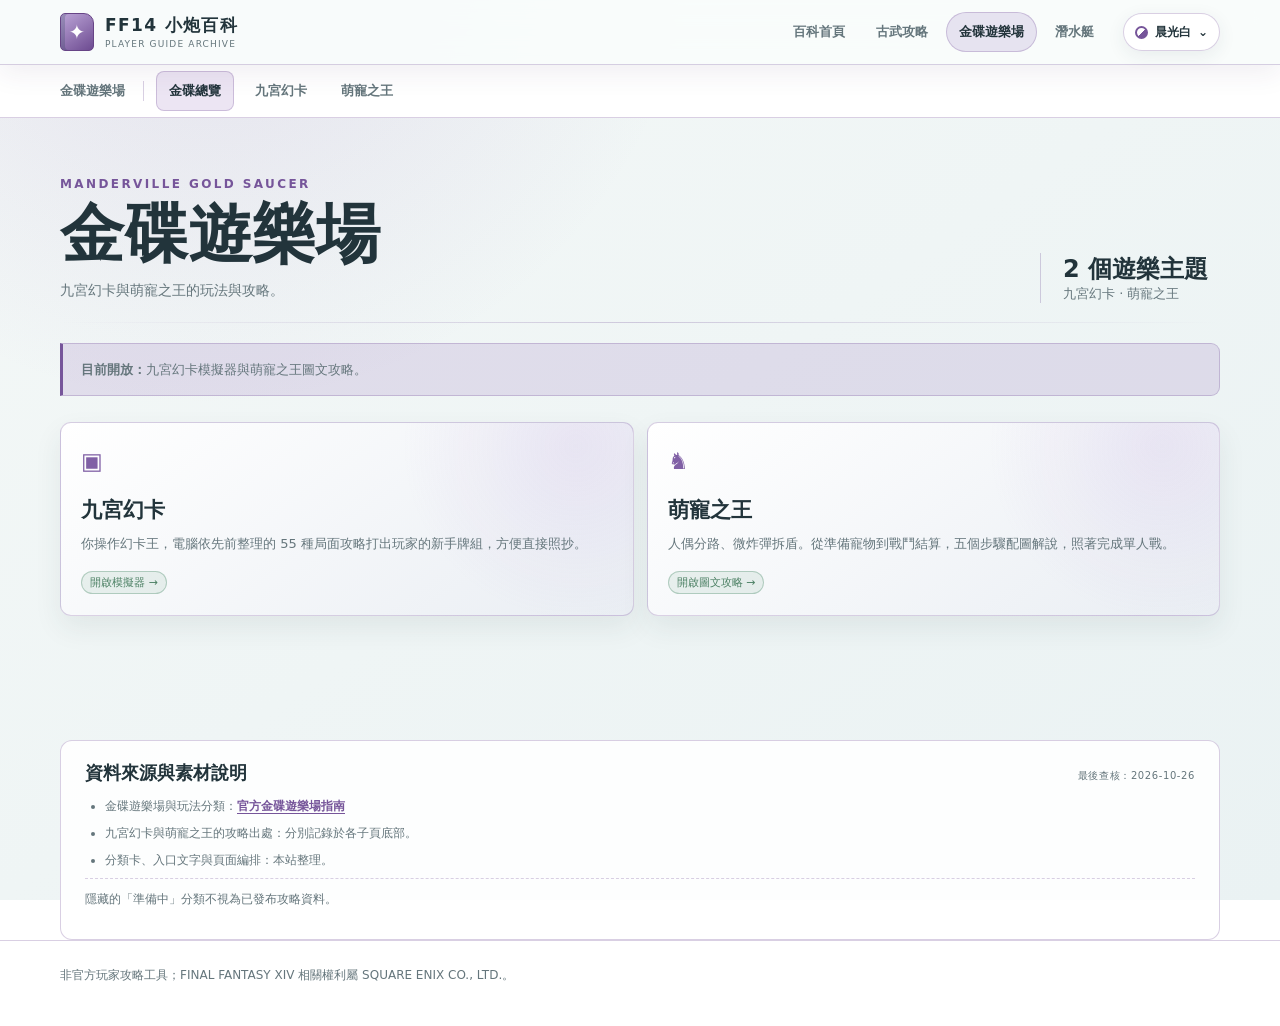
==== commit 716f1c8d: "feat: redesign submarine dashboard and streamline fleet management, route recommendations, and voyag" ====
--- a/gold-saucer.html
+++ b/gold-saucer.html
@@ -5,7 +5,7 @@
   <meta name="viewport" content="width=device-width,initial-scale=1">
   <meta name="theme-color" content="#100f0d">
   <meta name="description" content="FF14 金碟遊樂場攻略專區：九宮幻卡與萌寵之王。">
-  <title>金碟遊樂場｜FF14 攻略百科</title>
+  <title>金碟遊樂場｜FF14 小炮百科</title>
   <link rel="stylesheet" href="assets/encyclopedia.css">
   <link rel="stylesheet" href="assets/themes.css">
   <script src="assets/theme.js?v=51"></script>
@@ -15,7 +15,7 @@
 <body class="page-book-gold-saucer">
   <header class="site-header shared-site-header">
     <nav class="shell nav site-primary-nav" aria-label="全站導覽">
-      <a class="brand" href="index.html"><span class="brand-mark" aria-hidden="true">✦</span><span class="brand-copy"><b>FF14 攻略百科</b><span>PLAYER GUIDE ARCHIVE</span></span></a>
+      <a class="brand" href="index.html"><span class="brand-mark" aria-hidden="true">✦</span><span class="brand-copy"><b>FF14 小炮百科</b><span>PLAYER GUIDE ARCHIVE</span></span></a>
       <div class="nav-links">
         <a class="nav-link" href="index.html">百科首頁</a>
         <a class="nav-link" href="zodiac.html">古武攻略</a>
